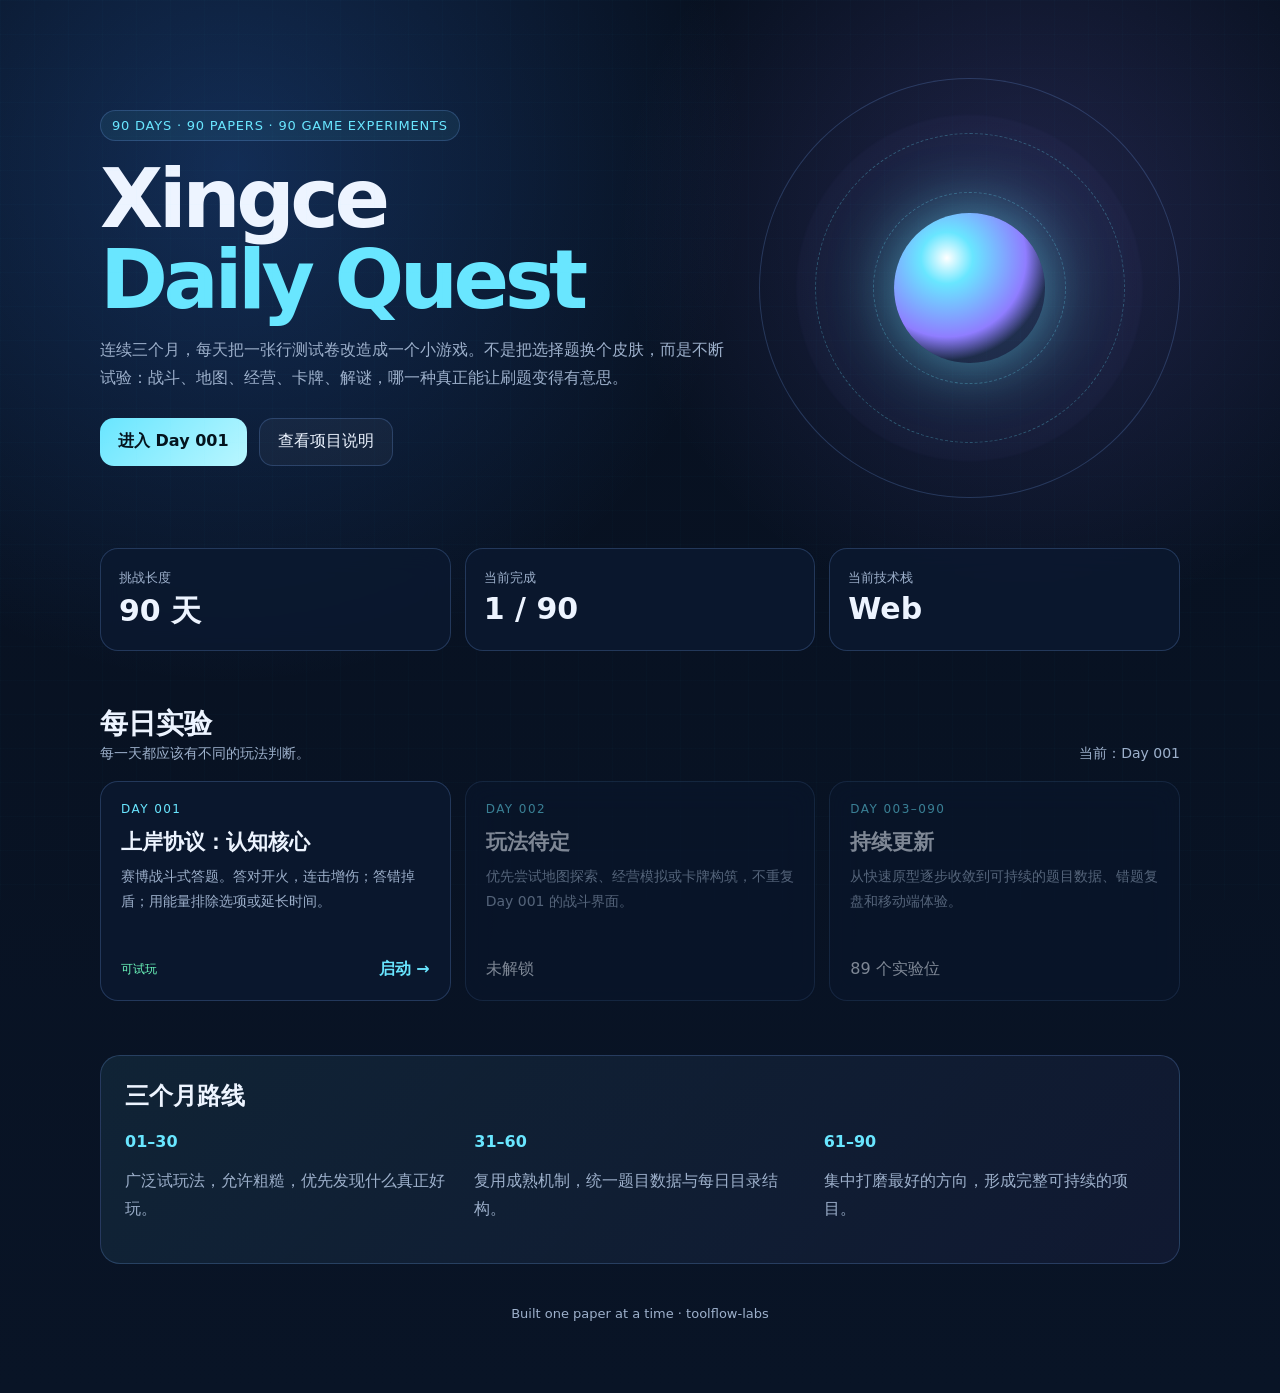
==== index.html @ 7955b7da "feat: add 90-day project landing page" ====
<!doctype html>
<html lang="zh-CN">
<head>
  <meta charset="utf-8">
  <meta name="viewport" content="width=device-width, initial-scale=1">
  <meta name="description" content="连续 90 天，把每天一张行测试卷做成一个小游戏。">
  <title>Xingce Daily Quest</title>
  <style>
    :root {
      color-scheme: dark;
      --bg: #07101f;
      --panel: rgba(12, 25, 48, 0.82);
      --line: rgba(124, 173, 255, 0.22);
      --text: #edf4ff;
      --muted: #9db0cb;
      --accent: #69e6ff;
      --accent-2: #8f7dff;
      --good: #6fffc1;
    }
    * { box-sizing: border-box; }
    body {
      margin: 0;
      min-height: 100vh;
      font-family: Inter, ui-sans-serif, system-ui, -apple-system, BlinkMacSystemFont, "Segoe UI", sans-serif;
      color: var(--text);
      background:
        radial-gradient(circle at 18% 12%, rgba(55, 136, 255, .24), transparent 32%),
        radial-gradient(circle at 80% 16%, rgba(143, 125, 255, .18), transparent 26%),
        linear-gradient(180deg, #07101f 0%, #091426 100%);
    }
    body::before {
      content: "";
      position: fixed;
      inset: 0;
      pointer-events: none;
      opacity: .3;
      background-image:
        linear-gradient(rgba(105, 230, 255, .06) 1px, transparent 1px),
        linear-gradient(90deg, rgba(105, 230, 255, .06) 1px, transparent 1px);
      background-size: 34px 34px;
    }
    main { width: min(1080px, calc(100% - 32px)); margin: 0 auto; padding: 48px 0 72px; }
    .hero {
      display: grid;
      grid-template-columns: 1.2fr .8fr;
      gap: 28px;
      align-items: center;
      min-height: 480px;
    }
    .badge {
      display: inline-flex;
      gap: 8px;
      align-items: center;
      padding: 7px 11px;
      border: 1px solid var(--line);
      border-radius: 999px;
      color: var(--accent);
      background: rgba(105, 230, 255, .07);
      font-size: 13px;
      letter-spacing: .06em;
    }
    h1 { margin: 18px 0 14px; font-size: clamp(42px, 8vw, 82px); line-height: .98; letter-spacing: -.055em; }
    h1 span { display: block; color: var(--accent); }
    p { color: var(--muted); line-height: 1.75; }
    .actions { display: flex; flex-wrap: wrap; gap: 12px; margin-top: 26px; }
    .button {
      display: inline-flex;
      align-items: center;
      justify-content: center;
      min-height: 48px;
      padding: 0 18px;
      border-radius: 14px;
      border: 1px solid var(--line);
      color: var(--text);
      text-decoration: none;
      background: rgba(255,255,255,.04);
      transition: transform .15s ease, border-color .15s ease, background .15s ease;
    }
    .button:hover { transform: translateY(-2px); border-color: rgba(105,230,255,.55); }
    .button.primary { color: #04131d; background: linear-gradient(135deg, var(--accent), #b9f6ff); border: 0; font-weight: 700; }
    .orbital {
      position: relative;
      aspect-ratio: 1;
      border: 1px solid var(--line);
      border-radius: 50%;
      display: grid;
      place-items: center;
      background: radial-gradient(circle, rgba(105,230,255,.12), rgba(143,125,255,.03) 58%, transparent 59%);
    }
    .orbital::before, .orbital::after {
      content: "";
      position: absolute;
      inset: 13%;
      border: 1px dashed rgba(105,230,255,.28);
      border-radius: 50%;
      animation: spin 18s linear infinite;
    }
    .orbital::after { inset: 27%; animation-direction: reverse; animation-duration: 12s; }
    .core {
      width: 36%;
      aspect-ratio: 1;
      border-radius: 50%;
      background: radial-gradient(circle at 35% 30%, white, var(--accent) 18%, var(--accent-2) 55%, transparent 71%);
      box-shadow: 0 0 60px rgba(105,230,255,.52);
      animation: pulse 2.2s ease-in-out infinite;
    }
    .stats, .days { display: grid; gap: 14px; }
    .stats { grid-template-columns: repeat(3, 1fr); margin: 20px 0 54px; }
    .stat, .day-card {
      border: 1px solid var(--line);
      border-radius: 18px;
      background: var(--panel);
      backdrop-filter: blur(12px);
    }
    .stat { padding: 18px; }
    .stat strong { display: block; font-size: 30px; margin-top: 4px; }
    .stat small { color: var(--muted); }
    .section-head { display: flex; align-items: end; justify-content: space-between; gap: 20px; margin-bottom: 18px; }
    .section-head h2 { margin: 0; font-size: 28px; }
    .section-head span { color: var(--muted); font-size: 14px; }
    .days { grid-template-columns: repeat(3, 1fr); }
    .day-card { padding: 20px; min-height: 220px; display: flex; flex-direction: column; }
    .day-card.locked { opacity: .52; }
    .day-no { font-size: 12px; letter-spacing: .12em; color: var(--accent); }
    .day-card h3 { margin: 12px 0 8px; font-size: 21px; }
    .day-card p { margin: 0; font-size: 14px; }
    .day-card .footer { margin-top: auto; display: flex; justify-content: space-between; align-items: center; gap: 12px; }
    .tag { font-size: 12px; color: var(--good); }
    .play { color: var(--accent); text-decoration: none; font-weight: 700; }
    .roadmap {
      margin-top: 54px;
      padding: 24px;
      border: 1px solid var(--line);
      border-radius: 20px;
      background: linear-gradient(135deg, rgba(105,230,255,.08), rgba(143,125,255,.06));
    }
    .roadmap-grid { display: grid; grid-template-columns: repeat(3, 1fr); gap: 18px; }
    .roadmap h2 { margin-top: 0; }
    .phase strong { color: var(--accent); }
    footer { margin-top: 42px; color: var(--muted); font-size: 13px; text-align: center; }
    @keyframes spin { to { transform: rotate(360deg); } }
    @keyframes pulse { 50% { transform: scale(1.08); filter: brightness(1.12); } }
    @media (max-width: 780px) {
      .hero { grid-template-columns: 1fr; min-height: 0; }
      .orbital { width: min(420px, 92vw); margin: 16px auto 0; }
      .stats, .days, .roadmap-grid { grid-template-columns: 1fr; }
    }
    @media (prefers-reduced-motion: reduce) { * { animation: none !important; scroll-behavior: auto !important; } }
  </style>
</head>
<body>
  <main>
    <section class="hero">
      <div>
        <div class="badge">90 DAYS · 90 PAPERS · 90 GAME EXPERIMENTS</div>
        <h1>Xingce <span>Daily Quest</span></h1>
        <p>连续三个月，每天把一张行测试卷改造成一个小游戏。不是把选择题换个皮肤，而是不断试验：战斗、地图、经营、卡牌、解谜，哪一种真正能让刷题变得有意思。</p>
        <div class="actions">
          <a class="button primary" href="days/day-001/index.html">进入 Day 001</a>
          <a class="button" href="README.md">查看项目说明</a>
        </div>
      </div>
      <div class="orbital" aria-label="认知核心视觉图形">
        <div class="core"></div>
      </div>
    </section>

    <section class="stats" aria-label="项目统计">
      <div class="stat"><small>挑战长度</small><strong>90 天</strong></div>
      <div class="stat"><small>当前完成</small><strong>1 / 90</strong></div>
      <div class="stat"><small>当前技术栈</small><strong>Web</strong></div>
    </section>

    <section>
      <div class="section-head">
        <div><h2>每日实验</h2><span>每一天都应该有不同的玩法判断。</span></div>
        <span>当前：Day 001</span>
      </div>
      <div class="days">
        <article class="day-card">
          <div class="day-no">DAY 001</div>
          <h3>上岸协议：认知核心</h3>
          <p>赛博战斗式答题。答对开火，连击增伤；答错掉盾；用能量排除选项或延长时间。</p>
          <div class="footer"><span class="tag">可试玩</span><a class="play" href="days/day-001/index.html">启动 →</a></div>
        </article>
        <article class="day-card locked">
          <div class="day-no">DAY 002</div>
          <h3>玩法待定</h3>
          <p>优先尝试地图探索、经营模拟或卡牌构筑，不重复 Day 001 的战斗界面。</p>
          <div class="footer"><span>未解锁</span></div>
        </article>
        <article class="day-card locked">
          <div class="day-no">DAY 003–090</div>
          <h3>持续更新</h3>
          <p>从快速原型逐步收敛到可持续的题目数据、错题复盘和移动端体验。</p>
          <div class="footer"><span>89 个实验位</span></div>
        </article>
      </div>
    </section>

    <section class="roadmap">
      <h2>三个月路线</h2>
      <div class="roadmap-grid">
        <div class="phase"><strong>01–30</strong><p>广泛试玩法，允许粗糙，优先发现什么真正好玩。</p></div>
        <div class="phase"><strong>31–60</strong><p>复用成熟机制，统一题目数据与每日目录结构。</p></div>
        <div class="phase"><strong>61–90</strong><p>集中打磨最好的方向，形成完整可持续的项目。</p></div>
      </div>
    </section>

    <footer>Built one paper at a time · toolflow-labs</footer>
  </main>
</body>
</html>
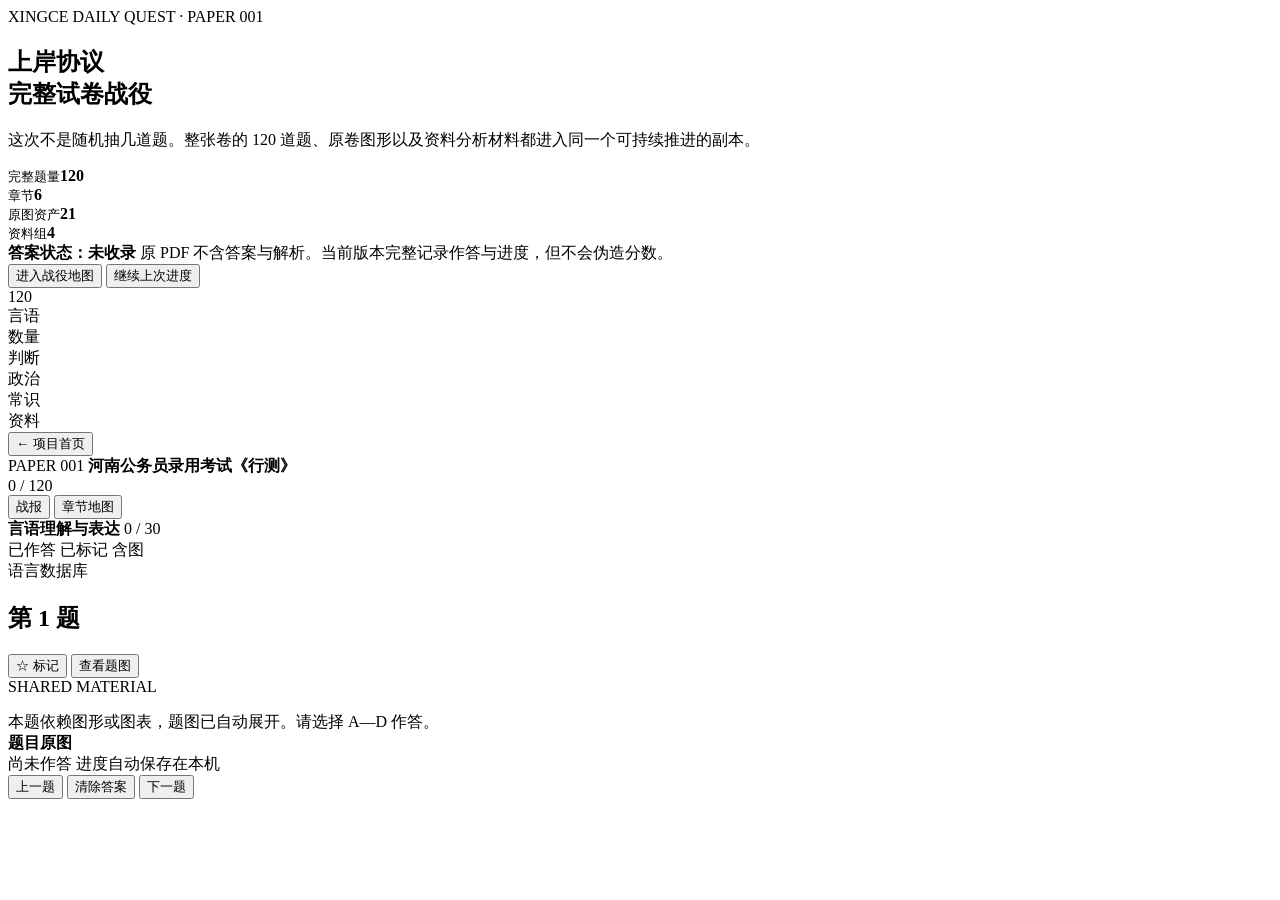
==== commit 81b6184f: "feat: replace sample landing page with full paper campaign" ====
--- a/index.html
+++ b/index.html
@@ -3,211 +3,185 @@
 <head>
   <meta charset="utf-8">
   <meta name="viewport" content="width=device-width, initial-scale=1">
-  <meta name="description" content="连续 90 天，把每天一张行测试卷做成一个小游戏。">
-  <title>Xingce Daily Quest</title>
-  <style>
-    :root {
-      color-scheme: dark;
-      --bg: #07101f;
-      --panel: rgba(12, 25, 48, 0.82);
-      --line: rgba(124, 173, 255, 0.22);
-      --text: #edf4ff;
-      --muted: #9db0cb;
-      --accent: #69e6ff;
-      --accent-2: #8f7dff;
-      --good: #6fffc1;
-    }
-    * { box-sizing: border-box; }
-    body {
-      margin: 0;
-      min-height: 100vh;
-      font-family: Inter, ui-sans-serif, system-ui, -apple-system, BlinkMacSystemFont, "Segoe UI", sans-serif;
-      color: var(--text);
-      background:
-        radial-gradient(circle at 18% 12%, rgba(55, 136, 255, .24), transparent 32%),
-        radial-gradient(circle at 80% 16%, rgba(143, 125, 255, .18), transparent 26%),
-        linear-gradient(180deg, #07101f 0%, #091426 100%);
-    }
-    body::before {
-      content: "";
-      position: fixed;
-      inset: 0;
-      pointer-events: none;
-      opacity: .3;
-      background-image:
-        linear-gradient(rgba(105, 230, 255, .06) 1px, transparent 1px),
-        linear-gradient(90deg, rgba(105, 230, 255, .06) 1px, transparent 1px);
-      background-size: 34px 34px;
-    }
-    main { width: min(1080px, calc(100% - 32px)); margin: 0 auto; padding: 48px 0 72px; }
-    .hero {
-      display: grid;
-      grid-template-columns: 1.2fr .8fr;
-      gap: 28px;
-      align-items: center;
-      min-height: 480px;
-    }
-    .badge {
-      display: inline-flex;
-      gap: 8px;
-      align-items: center;
-      padding: 7px 11px;
-      border: 1px solid var(--line);
-      border-radius: 999px;
-      color: var(--accent);
-      background: rgba(105, 230, 255, .07);
-      font-size: 13px;
-      letter-spacing: .06em;
-    }
-    h1 { margin: 18px 0 14px; font-size: clamp(42px, 8vw, 82px); line-height: .98; letter-spacing: -.055em; }
-    h1 span { display: block; color: var(--accent); }
-    p { color: var(--muted); line-height: 1.75; }
-    .actions { display: flex; flex-wrap: wrap; gap: 12px; margin-top: 26px; }
-    .button {
-      display: inline-flex;
-      align-items: center;
-      justify-content: center;
-      min-height: 48px;
-      padding: 0 18px;
-      border-radius: 14px;
-      border: 1px solid var(--line);
-      color: var(--text);
-      text-decoration: none;
-      background: rgba(255,255,255,.04);
-      transition: transform .15s ease, border-color .15s ease, background .15s ease;
-    }
-    .button:hover { transform: translateY(-2px); border-color: rgba(105,230,255,.55); }
-    .button.primary { color: #04131d; background: linear-gradient(135deg, var(--accent), #b9f6ff); border: 0; font-weight: 700; }
-    .orbital {
-      position: relative;
-      aspect-ratio: 1;
-      border: 1px solid var(--line);
-      border-radius: 50%;
-      display: grid;
-      place-items: center;
-      background: radial-gradient(circle, rgba(105,230,255,.12), rgba(143,125,255,.03) 58%, transparent 59%);
-    }
-    .orbital::before, .orbital::after {
-      content: "";
-      position: absolute;
-      inset: 13%;
-      border: 1px dashed rgba(105,230,255,.28);
-      border-radius: 50%;
-      animation: spin 18s linear infinite;
-    }
-    .orbital::after { inset: 27%; animation-direction: reverse; animation-duration: 12s; }
-    .core {
-      width: 36%;
-      aspect-ratio: 1;
-      border-radius: 50%;
-      background: radial-gradient(circle at 35% 30%, white, var(--accent) 18%, var(--accent-2) 55%, transparent 71%);
-      box-shadow: 0 0 60px rgba(105,230,255,.52);
-      animation: pulse 2.2s ease-in-out infinite;
-    }
-    .stats, .days { display: grid; gap: 14px; }
-    .stats { grid-template-columns: repeat(3, 1fr); margin: 20px 0 54px; }
-    .stat, .day-card {
-      border: 1px solid var(--line);
-      border-radius: 18px;
-      background: var(--panel);
-      backdrop-filter: blur(12px);
-    }
-    .stat { padding: 18px; }
-    .stat strong { display: block; font-size: 30px; margin-top: 4px; }
-    .stat small { color: var(--muted); }
-    .section-head { display: flex; align-items: end; justify-content: space-between; gap: 20px; margin-bottom: 18px; }
-    .section-head h2 { margin: 0; font-size: 28px; }
-    .section-head span { color: var(--muted); font-size: 14px; }
-    .days { grid-template-columns: repeat(3, 1fr); }
-    .day-card { padding: 20px; min-height: 220px; display: flex; flex-direction: column; }
-    .day-card.locked { opacity: .52; }
-    .day-no { font-size: 12px; letter-spacing: .12em; color: var(--accent); }
-    .day-card h3 { margin: 12px 0 8px; font-size: 21px; }
-    .day-card p { margin: 0; font-size: 14px; }
-    .day-card .footer { margin-top: auto; display: flex; justify-content: space-between; align-items: center; gap: 12px; }
-    .tag { font-size: 12px; color: var(--good); }
-    .play { color: var(--accent); text-decoration: none; font-weight: 700; }
-    .roadmap {
-      margin-top: 54px;
-      padding: 24px;
-      border: 1px solid var(--line);
-      border-radius: 20px;
-      background: linear-gradient(135deg, rgba(105,230,255,.08), rgba(143,125,255,.06));
-    }
-    .roadmap-grid { display: grid; grid-template-columns: repeat(3, 1fr); gap: 18px; }
-    .roadmap h2 { margin-top: 0; }
-    .phase strong { color: var(--accent); }
-    footer { margin-top: 42px; color: var(--muted); font-size: 13px; text-align: center; }
-    @keyframes spin { to { transform: rotate(360deg); } }
-    @keyframes pulse { 50% { transform: scale(1.08); filter: brightness(1.12); } }
-    @media (max-width: 780px) {
-      .hero { grid-template-columns: 1fr; min-height: 0; }
-      .orbital { width: min(420px, 92vw); margin: 16px auto 0; }
-      .stats, .days, .roadmap-grid { grid-template-columns: 1fr; }
-    }
-    @media (prefers-reduced-motion: reduce) { * { animation: none !important; scroll-behavior: auto !important; } }
-  </style>
+  <meta name="description" content="完整120题行测试卷游戏化：保留原卷图片、共用资料与作答进度。">
+  <title>上岸协议 · 河南行测 001</title>
+  <link rel="stylesheet" href="src/styles.css">
 </head>
 <body>
-  <main>
-    <section class="hero">
+  <noscript>本项目需要启用 JavaScript。</noscript>
+
+  <div id="intro" class="intro-screen">
+    <div class="intro-grid">
+      <section class="intro-copy">
+        <div class="eyebrow">XINGCE DAILY QUEST · PAPER 001</div>
+        <h1>上岸协议<br><span>完整试卷战役</span></h1>
+        <p class="lead">这次不是随机抽几道题。整张卷的 120 道题、原卷图形以及资料分析材料都进入同一个可持续推进的副本。</p>
+        <div class="intro-metrics">
+          <div><small>完整题量</small><strong>120</strong></div>
+          <div><small>章节</small><strong>6</strong></div>
+          <div><small>原图资产</small><strong>21</strong></div>
+          <div><small>资料组</small><strong>4</strong></div>
+        </div>
+        <div class="notice">
+          <strong>答案状态：未收录</strong>
+          <span>原 PDF 不含答案与解析。当前版本完整记录作答与进度，但不会伪造分数。</span>
+        </div>
+        <div class="intro-actions">
+          <button id="enterCampaign" class="primary" type="button">进入战役地图</button>
+          <button id="continueCampaign" class="secondary" type="button">继续上次进度</button>
+        </div>
+      </section>
+
+      <section class="campaign-orbit" aria-label="六章节战役图">
+        <div class="orbit orbit-a"></div>
+        <div class="orbit orbit-b"></div>
+        <div class="core">120</div>
+        <div class="orbit-label label-1">言语</div>
+        <div class="orbit-label label-2">数量</div>
+        <div class="orbit-label label-3">判断</div>
+        <div class="orbit-label label-4">政治</div>
+        <div class="orbit-label label-5">常识</div>
+        <div class="orbit-label label-6">资料</div>
+      </section>
+    </div>
+  </div>
+
+  <div id="campaign" class="campaign hidden">
+    <header class="topbar">
       <div>
-        <div class="badge">90 DAYS · 90 PAPERS · 90 GAME EXPERIMENTS</div>
-        <h1>Xingce <span>Daily Quest</span></h1>
-        <p>连续三个月，每天把一张行测试卷改造成一个小游戏。不是把选择题换个皮肤，而是不断试验：战斗、地图、经营、卡牌、解谜，哪一种真正能让刷题变得有意思。</p>
-        <div class="actions">
-          <a class="button primary" href="days/day-001/index.html">进入 Day 001</a>
-          <a class="button" href="README.md">查看项目说明</a>
+        <button id="backToIntro" class="ghost compact" type="button">← 项目首页</button>
+        <div class="top-title">
+          <span class="eyebrow">PAPER 001</span>
+          <strong>河南公务员录用考试《行测》</strong>
         </div>
       </div>
-      <div class="orbital" aria-label="认知核心视觉图形">
-        <div class="core"></div>
+      <div class="top-progress">
+        <span id="answeredCount">0 / 120</span>
+        <div class="progress-track"><div id="globalProgress" class="progress-fill"></div></div>
       </div>
-    </section>
+      <div class="top-actions">
+        <button id="openReport" class="secondary compact" type="button">战报</button>
+        <button id="openMap" class="primary compact" type="button">章节地图</button>
+      </div>
+    </header>
 
-    <section class="stats" aria-label="项目统计">
-      <div class="stat"><small>挑战长度</small><strong>90 天</strong></div>
-      <div class="stat"><small>当前完成</small><strong>1 / 90</strong></div>
-      <div class="stat"><small>当前技术栈</small><strong>Web</strong></div>
-    </section>
+    <main class="workspace">
+      <aside id="sidebar" class="sidebar">
+        <div class="sidebar-head">
+          <strong id="sidebarSectionName">言语理解与表达</strong>
+          <span id="sidebarSectionProgress">0 / 30</span>
+        </div>
+        <div id="sectionTabs" class="section-tabs"></div>
+        <div id="questionGrid" class="question-grid"></div>
+        <div class="sidebar-legend">
+          <span><i class="dot answered"></i>已作答</span>
+          <span><i class="dot marked"></i>已标记</span>
+          <span><i class="dot visual"></i>含图</span>
+        </div>
+      </aside>
 
-    <section>
-      <div class="section-head">
-        <div><h2>每日实验</h2><span>每一天都应该有不同的玩法判断。</span></div>
-        <span>当前：Day 001</span>
+      <section class="stage">
+        <div class="stage-head">
+          <div>
+            <span id="stageSection" class="chapter-chip">语言数据库</span>
+            <h2 id="questionNumber">第 1 题</h2>
+          </div>
+          <div class="stage-tools">
+            <button id="markQuestion" class="ghost" type="button">☆ 标记</button>
+            <button id="toggleSource" class="ghost" type="button">查看题图</button>
+          </div>
+        </div>
+
+        <div id="materialLayout" class="material-layout">
+          <aside id="materialPanel" class="material-panel hidden">
+            <div class="panel-head">
+              <div>
+                <span class="eyebrow">SHARED MATERIAL</span>
+                <strong id="materialTitle"></strong>
+              </div>
+              <span id="materialCounter" class="material-counter"></span>
+            </div>
+            <div id="materialScroll" class="material-scroll">
+              <p id="materialText"></p>
+              <div id="materialPages" class="source-pages"></div>
+              <div id="materialNote" class="source-note"></div>
+            </div>
+          </aside>
+
+          <article class="question-card">
+            <div id="visualAlert" class="visual-alert hidden">
+              本题依赖图形或图表，题图已自动展开。请选择 A—D 作答。
+            </div>
+            <div id="sourcePanel" class="source-panel hidden">
+              <div class="panel-head">
+                <strong>题目原图</strong>
+                <span id="sourcePageLabel"></span>
+              </div>
+              <div id="questionPages" class="source-pages"></div>
+            </div>
+
+            <div id="questionStem" class="question-stem"></div>
+            <div id="options" class="options" role="radiogroup" aria-label="题目选项"></div>
+
+            <div class="question-meta">
+              <span id="answerStatus">尚未作答</span>
+              <span id="saveStatus">进度自动保存在本机</span>
+            </div>
+
+            <div class="question-nav">
+              <button id="prevQuestion" class="secondary" type="button">上一题</button>
+              <button id="clearAnswer" class="ghost" type="button">清除答案</button>
+              <button id="nextQuestion" class="primary" type="button">下一题</button>
+            </div>
+          </article>
+        </div>
+      </section>
+    </main>
+  </div>
+
+  <dialog id="mapDialog" class="dialog">
+    <div class="dialog-head">
+      <div>
+        <span class="eyebrow">CAMPAIGN MAP</span>
+        <h2>六章战役地图</h2>
       </div>
-      <div class="days">
-        <article class="day-card">
-          <div class="day-no">DAY 001</div>
-          <h3>上岸协议：认知核心</h3>
-          <p>赛博战斗式答题。答对开火，连击增伤；答错掉盾；用能量排除选项或延长时间。</p>
-          <div class="footer"><span class="tag">可试玩</span><a class="play" href="days/day-001/index.html">启动 →</a></div>
-        </article>
-        <article class="day-card locked">
-          <div class="day-no">DAY 002</div>
-          <h3>玩法待定</h3>
-          <p>优先尝试地图探索、经营模拟或卡牌构筑，不重复 Day 001 的战斗界面。</p>
-          <div class="footer"><span>未解锁</span></div>
-        </article>
-        <article class="day-card locked">
-          <div class="day-no">DAY 003–090</div>
-          <h3>持续更新</h3>
-          <p>从快速原型逐步收敛到可持续的题目数据、错题复盘和移动端体验。</p>
-          <div class="footer"><span>89 个实验位</span></div>
-        </article>
+      <button class="dialog-close ghost compact" type="button" data-close="mapDialog">关闭</button>
+    </div>
+    <div id="chapterMap" class="chapter-map"></div>
+  </dialog>
+
+  <dialog id="reportDialog" class="dialog">
+    <div class="dialog-head">
+      <div>
+        <span class="eyebrow">CAMPAIGN REPORT</span>
+        <h2>当前战报</h2>
       </div>
-    </section>
+      <button class="dialog-close ghost compact" type="button" data-close="reportDialog">关闭</button>
+    </div>
+    <div id="reportSummary" class="report-summary"></div>
+    <div id="reportSections" class="report-sections"></div>
+    <div class="report-warning">
+      原卷未附答案，因此这里只统计完成度、选择分布与标记题，不显示正确率。
+    </div>
+    <button id="resetProgress" class="danger" type="button">清空本卷进度</button>
+  </dialog>
 
-    <section class="roadmap">
-      <h2>三个月路线</h2>
-      <div class="roadmap-grid">
-        <div class="phase"><strong>01–30</strong><p>广泛试玩法，允许粗糙，优先发现什么真正好玩。</p></div>
-        <div class="phase"><strong>31–60</strong><p>复用成熟机制，统一题目数据与每日目录结构。</p></div>
-        <div class="phase"><strong>61–90</strong><p>集中打磨最好的方向，形成完整可持续的项目。</p></div>
-      </div>
-    </section>
+  <dialog id="imageDialog" class="image-dialog">
+    <div class="image-dialog-head">
+      <span id="imageDialogTitle">题目原图</span>
+      <button class="ghost compact" type="button" data-close="imageDialog">关闭</button>
+    </div>
+    <img id="zoomedImage" alt="放大的题目原图">
+  </dialog>
 
-    <footer>Built one paper at a time · toolflow-labs</footer>
-  </main>
+  <script src="papers/henan-xingce-001/paper-data.js"></script>
+  <script src="papers/henan-xingce-001/visuals/visuals-01.js"></script>
+  <script src="papers/henan-xingce-001/visuals/visuals-02.js"></script>
+  <script src="papers/henan-xingce-001/visuals/visuals-03.js"></script>
+  <script src="papers/henan-xingce-001/visuals/visuals-04.js"></script>
+  <script src="papers/henan-xingce-001/visuals/visuals-05.js"></script>
+  <script src="papers/henan-xingce-001/visuals/visuals-06.js"></script>
+  <script src="papers/henan-xingce-001/visuals/visuals-07.js"></script>
+  <script src="src/app.js"></script>
 </body>
-</html>+</html>
